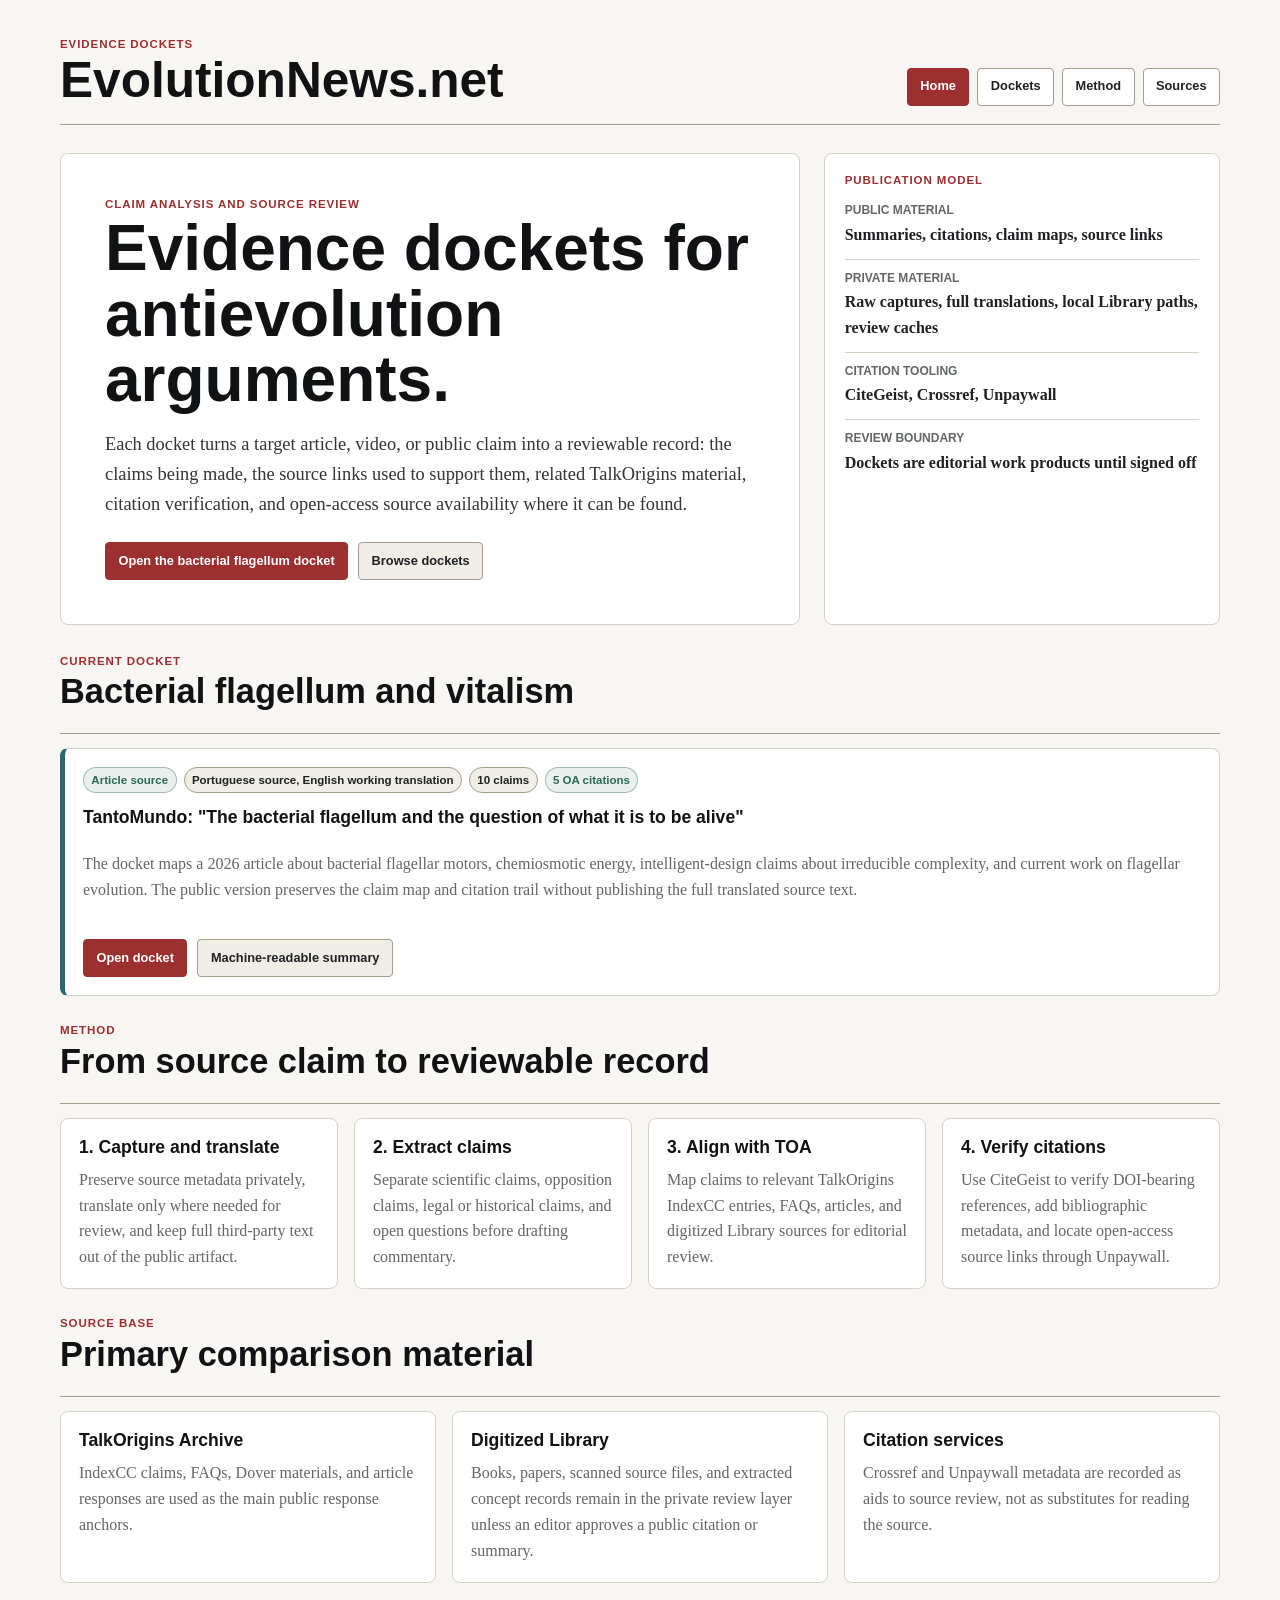
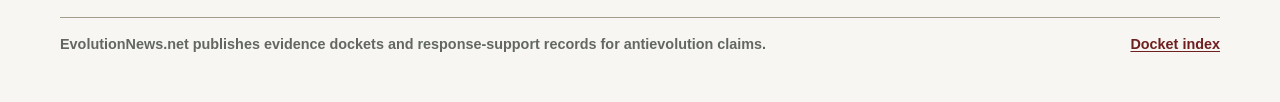
==== index.html @ a75529a8 "Publish EvolutionNews static Pages site" ====
<!DOCTYPE html>
<html lang="en">
<head>
  <meta charset="utf-8">
  <meta name="viewport" content="width=device-width, initial-scale=1">
  <title>EvolutionNews.net - Evidence Dockets</title>
  <meta name="description" content="Evidence dockets for antievolution and science-denial claims: claim maps, source trails, citation checks, and open-access source links.">
  <link rel="stylesheet" href="/assets/theme.css">
</head>
<body>
  <a class="skip-link" href="#main">Skip to content</a>
  <div class="site-shell">
    <header class="site-header">
      <a class="brand" href="/" aria-current="page">
        <span class="brand-kicker">Evidence dockets</span>
        <span class="brand-title">EvolutionNews.net</span>
      </a>
      <nav class="top-nav" aria-label="Primary navigation">
        <a href="/" aria-current="page">Home</a>
        <a href="/dockets/">Dockets</a>
        <a href="#method">Method</a>
        <a href="#sources">Sources</a>
      </nav>
    </header>

    <main id="main">
      <section class="hero">
        <div class="hero-copy">
          <p class="eyebrow">Claim analysis and source review</p>
          <h1>Evidence dockets for antievolution arguments.</h1>
          <p class="lede">Each docket turns a target article, video, or public claim into a reviewable record: the claims being made, the source links used to support them, related TalkOrigins material, citation verification, and open-access source availability where it can be found.</p>
          <div class="button-row">
            <a class="button-link primary" href="/dockets/bacterial-flagellum-vitalism/">Open the bacterial flagellum docket</a>
            <a class="button-link secondary" href="/dockets/">Browse dockets</a>
          </div>
        </div>
        <aside class="dossier" aria-label="Current publication status">
          <p class="eyebrow">Publication model</p>
          <dl>
            <div><dt>Public material</dt><dd>Summaries, citations, claim maps, source links</dd></div>
            <div><dt>Private material</dt><dd>Raw captures, full translations, local Library paths, review caches</dd></div>
            <div><dt>Citation tooling</dt><dd>CiteGeist, Crossref, Unpaywall</dd></div>
            <div><dt>Review boundary</dt><dd>Dockets are editorial work products until signed off</dd></div>
          </dl>
        </aside>
      </section>

      <section class="section">
        <div class="section-header">
          <div>
            <p class="eyebrow">Current docket</p>
            <h2>Bacterial flagellum and vitalism</h2>
          </div>
        </div>
        <article class="case-file">
          <div class="case-meta">
            <span class="badge green">Article source</span>
            <span class="badge">Portuguese source, English working translation</span>
            <span class="badge">10 claims</span>
            <span class="badge green">5 OA citations</span>
          </div>
          <h3>TantoMundo: "The bacterial flagellum and the question of what it is to be alive"</h3>
          <p>The docket maps a 2026 article about bacterial flagellar motors, chemiosmotic energy, intelligent-design claims about irreducible complexity, and current work on flagellar evolution. The public version preserves the claim map and citation trail without publishing the full translated source text.</p>
          <div class="button-row">
            <a class="button-link primary" href="/dockets/bacterial-flagellum-vitalism/">Open docket</a>
            <a class="button-link secondary" href="/dockets/bacterial-flagellum-vitalism/docket-summary.json">Machine-readable summary</a>
          </div>
        </article>
      </section>

      <section class="section" id="method">
        <div class="section-header">
          <div>
            <p class="eyebrow">Method</p>
            <h2>From source claim to reviewable record</h2>
          </div>
        </div>
        <div class="grid">
          <article class="panel">
            <h3>1. Capture and translate</h3>
            <p>Preserve source metadata privately, translate only where needed for review, and keep full third-party text out of the public artifact.</p>
          </article>
          <article class="panel">
            <h3>2. Extract claims</h3>
            <p>Separate scientific claims, opposition claims, legal or historical claims, and open questions before drafting commentary.</p>
          </article>
          <article class="panel">
            <h3>3. Align with TOA</h3>
            <p>Map claims to relevant TalkOrigins IndexCC entries, FAQs, articles, and digitized Library sources for editorial review.</p>
          </article>
          <article class="panel">
            <h3>4. Verify citations</h3>
            <p>Use CiteGeist to verify DOI-bearing references, add bibliographic metadata, and locate open-access source links through Unpaywall.</p>
          </article>
        </div>
      </section>

      <section class="section" id="sources">
        <div class="section-header">
          <div>
            <p class="eyebrow">Source base</p>
            <h2>Primary comparison material</h2>
          </div>
        </div>
        <div class="grid">
          <article class="panel"><h3>TalkOrigins Archive</h3><p>IndexCC claims, FAQs, Dover materials, and article responses are used as the main public response anchors.</p></article>
          <article class="panel"><h3>Digitized Library</h3><p>Books, papers, scanned source files, and extracted concept records remain in the private review layer unless an editor approves a public citation or summary.</p></article>
          <article class="panel"><h3>Citation services</h3><p>Crossref and Unpaywall metadata are recorded as aids to source review, not as substitutes for reading the source.</p></article>
        </div>
      </section>
    </main>

    <footer class="site-footer">
      <p><strong>EvolutionNews.net</strong> publishes evidence dockets and response-support records for antievolution claims.</p>
      <p><a href="/dockets/">Docket index</a></p>
    </footer>
  </div>
</body>
</html>
---- assets/theme.css ----
:root {
  --page: #f7f6f2;
  --surface: #ffffff;
  --surface-soft: #efede6;
  --ink: #202124;
  --ink-strong: #101214;
  --muted: #626762;
  --line: #d7d2c6;
  --line-strong: #a59d8b;
  --accent: #9c2f2f;
  --accent-dark: #6e2020;
  --blue: #2e6473;
  --green: #2d6b53;
  --gold: #a47324;
  --closed: #766b63;
  --max: 1160px;
}

* {
  box-sizing: border-box;
}

html {
  scroll-behavior: smooth;
}

body {
  margin: 0;
  background: var(--page);
  color: var(--ink);
  font: 16px/1.62 Georgia, "Times New Roman", serif;
}

a {
  color: var(--accent-dark);
  text-underline-offset: 0.16em;
}

a:hover {
  color: var(--blue);
}

.skip-link {
  position: absolute;
  left: -999px;
  top: 0;
}

.skip-link:focus {
  left: 1rem;
  top: 1rem;
  z-index: 20;
  background: var(--ink);
  color: #fff;
  padding: 0.65rem 0.8rem;
}

.site-shell {
  width: min(var(--max), calc(100vw - 32px));
  margin: 0 auto;
  padding: 18px 0 48px;
}

.site-header {
  display: grid;
  grid-template-columns: minmax(0, 1fr) auto;
  gap: 20px;
  align-items: end;
  padding: 12px 0 18px;
  border-bottom: 1px solid var(--line-strong);
}

.brand {
  color: var(--ink-strong);
  text-decoration: none;
}

.brand-kicker,
.eyebrow,
.status-label,
.meta-label {
  margin: 0 0 5px;
  color: var(--accent);
  font: 700 0.72rem/1.2 "Helvetica Neue", Arial, sans-serif;
  letter-spacing: 0.08em;
  text-transform: uppercase;
}

.brand-title {
  display: block;
  font: 800 clamp(1.7rem, 4vw, 3.1rem)/1 "Helvetica Neue", Arial, sans-serif;
  letter-spacing: 0;
}

.brand-line {
  max-width: 720px;
  margin: 8px 0 0;
  color: var(--muted);
  font: 600 0.95rem/1.45 "Helvetica Neue", Arial, sans-serif;
}

.top-nav {
  display: flex;
  flex-wrap: wrap;
  gap: 8px;
  justify-content: flex-end;
}

.top-nav a,
.button-link {
  display: inline-flex;
  align-items: center;
  justify-content: center;
  min-height: 38px;
  padding: 0.52rem 0.78rem;
  border: 1px solid var(--line-strong);
  border-radius: 4px;
  background: var(--surface);
  color: var(--ink);
  font: 700 0.8rem/1.1 "Helvetica Neue", Arial, sans-serif;
  text-decoration: none;
}

.button-link.primary,
.top-nav a[aria-current="page"] {
  border-color: var(--accent);
  background: var(--accent);
  color: #fff;
}

.button-link.secondary {
  background: var(--surface-soft);
}

.hero {
  display: grid;
  grid-template-columns: minmax(0, 1.4fr) minmax(280px, 0.75fr);
  gap: 24px;
  align-items: stretch;
  margin: 28px 0 30px;
}

.hero-copy,
.dossier,
.panel,
.case-file,
.response-article,
.source-quote,
.audit-box,
.claim-card,
.citation-table-wrap,
.notice {
  background: var(--surface);
  border: 1px solid var(--line);
  border-radius: 8px;
}

.hero-copy {
  padding: clamp(24px, 4vw, 44px);
}

h1,
h2,
h3,
h4 {
  font-family: "Helvetica Neue", Arial, sans-serif;
  letter-spacing: 0;
  color: var(--ink-strong);
}

h1 {
  max-width: 900px;
  margin: 0;
  font-size: clamp(2.15rem, 5vw, 4.4rem);
  line-height: 1.02;
}

h2 {
  margin: 0 0 12px;
  font-size: clamp(1.45rem, 3vw, 2.15rem);
  line-height: 1.1;
}

h3 {
  margin: 0 0 8px;
  font-size: 1.1rem;
  line-height: 1.25;
}

h4 {
  margin: 14px 0 6px;
  font-size: 0.95rem;
}

.lede {
  max-width: 790px;
  margin: 18px 0 0;
  color: #333631;
  font-size: 1.15rem;
}

.button-row {
  display: flex;
  flex-wrap: wrap;
  gap: 10px;
  margin-top: 22px;
}

.dossier {
  padding: 20px;
}

.dossier dl {
  margin: 0;
}

.dossier div,
.stat-strip div {
  padding: 11px 0;
  border-bottom: 1px solid var(--line);
}

.dossier div:last-child,
.stat-strip div:last-child {
  border-bottom: 0;
}

dt {
  color: var(--muted);
  font: 700 0.75rem/1.2 "Helvetica Neue", Arial, sans-serif;
  text-transform: uppercase;
}

dd {
  margin: 4px 0 0;
  font-weight: 700;
}

.section {
  margin: 28px 0;
}

.section-header {
  display: flex;
  align-items: end;
  justify-content: space-between;
  gap: 16px;
  margin: 0 0 14px;
  padding-bottom: 10px;
  border-bottom: 1px solid var(--line-strong);
}

.grid {
  display: grid;
  grid-template-columns: repeat(auto-fit, minmax(240px, 1fr));
  gap: 16px;
}

.panel,
.case-file,
.audit-box,
.claim-card,
.notice {
  padding: 18px;
}

.panel p,
.case-file p,
.audit-box p,
.notice p {
  margin: 0;
  color: var(--muted);
}

.case-file {
  display: grid;
  gap: 14px;
  border-left: 5px solid var(--blue);
}

.case-meta,
.badge-row {
  display: flex;
  flex-wrap: wrap;
  gap: 7px;
}

.badge,
.oa-badge {
  display: inline-flex;
  align-items: center;
  min-height: 26px;
  padding: 0.22rem 0.46rem;
  border: 1px solid var(--line-strong);
  border-radius: 999px;
  background: var(--surface-soft);
  color: var(--ink);
  font: 700 0.72rem/1.1 "Helvetica Neue", Arial, sans-serif;
}

.badge.green,
.oa-gold,
.oa-hybrid,
.oa-green {
  border-color: rgba(45, 107, 83, 0.4);
  background: rgba(45, 107, 83, 0.11);
  color: var(--green);
}

.badge.red {
  border-color: rgba(156, 47, 47, 0.38);
  background: rgba(156, 47, 47, 0.09);
  color: var(--accent-dark);
}

.oa-closed {
  color: var(--closed);
}

.article-layout {
  display: grid;
  grid-template-columns: minmax(0, 1fr) minmax(260px, 330px);
  gap: 22px;
  align-items: start;
}

.response-article {
  padding: clamp(20px, 3.5vw, 38px);
}

.response-article h2 {
  margin-top: 34px;
  padding-top: 18px;
  border-top: 1px solid var(--line);
}

.response-article h2:first-child {
  margin-top: 0;
  padding-top: 0;
  border-top: 0;
}

.source-quote {
  margin: 18px 0;
  padding: 16px;
  border-left: 5px solid var(--gold);
}

.source-quote blockquote {
  margin: 0;
  font-size: 1.03rem;
}

.source-quote footer {
  margin-top: 10px;
  color: var(--muted);
  font: 700 0.84rem/1.35 "Helvetica Neue", Arial, sans-serif;
}

.fisk-point,
.claim-card {
  margin: 16px 0;
  padding: 16px;
  border: 1px solid var(--line);
  border-radius: 7px;
  background: #fffdf8;
}

.claim-card {
  background: var(--surface);
}

.claim-card p {
  margin: 0.35rem 0 0;
}

.claim-card ul {
  margin: 8px 0 0;
  padding-left: 1.2rem;
}

.fisk-point h3 {
  display: flex;
  gap: 8px;
  align-items: baseline;
}

.point-number,
.claim-id {
  color: var(--accent);
  font: 700 0.78rem/1.2 "Helvetica Neue", Arial, sans-serif;
}

.sidebar {
  position: sticky;
  top: 18px;
  display: grid;
  gap: 14px;
}

.audit-box ul,
.plain-list {
  margin: 10px 0 0;
  padding-left: 1.2rem;
}

.audit-box li + li,
.plain-list li + li {
  margin-top: 0.55rem;
}

.status-strip,
.metrics {
  display: grid;
  grid-template-columns: repeat(auto-fit, minmax(165px, 1fr));
  gap: 10px;
  margin: 20px 0;
}

.status-strip div,
.metrics div {
  padding: 13px;
  border: 1px solid var(--line);
  border-radius: 7px;
  background: var(--surface-soft);
}

.metrics strong {
  display: block;
  font: 800 1.5rem/1.1 "Helvetica Neue", Arial, sans-serif;
}

.citation-table-wrap {
  overflow-x: auto;
}

.citation-table {
  width: 100%;
  min-width: 760px;
  border-collapse: collapse;
  font-size: 0.94rem;
}

.citation-table th,
.citation-table td {
  padding: 0.72rem;
  border-bottom: 1px solid var(--line);
  text-align: left;
  vertical-align: top;
}

.citation-table th {
  color: var(--muted);
  font: 700 0.75rem/1.2 "Helvetica Neue", Arial, sans-serif;
  text-transform: uppercase;
}

.site-footer {
  display: flex;
  flex-wrap: wrap;
  justify-content: space-between;
  gap: 14px;
  margin-top: 34px;
  padding-top: 16px;
  border-top: 1px solid var(--line-strong);
  color: var(--muted);
  font: 700 0.9rem/1.45 "Helvetica Neue", Arial, sans-serif;
}

.site-footer p {
  margin: 0;
}

@media (max-width: 820px) {
  .site-header,
  .hero,
  .article-layout {
    grid-template-columns: 1fr;
  }

  .top-nav {
    justify-content: flex-start;
  }

  .sidebar {
    position: static;
  }
}

@media (max-width: 560px) {
  .site-shell {
    width: min(100% - 20px, var(--max));
  }

  .top-nav a,
  .button-link {
    width: 100%;
  }
}
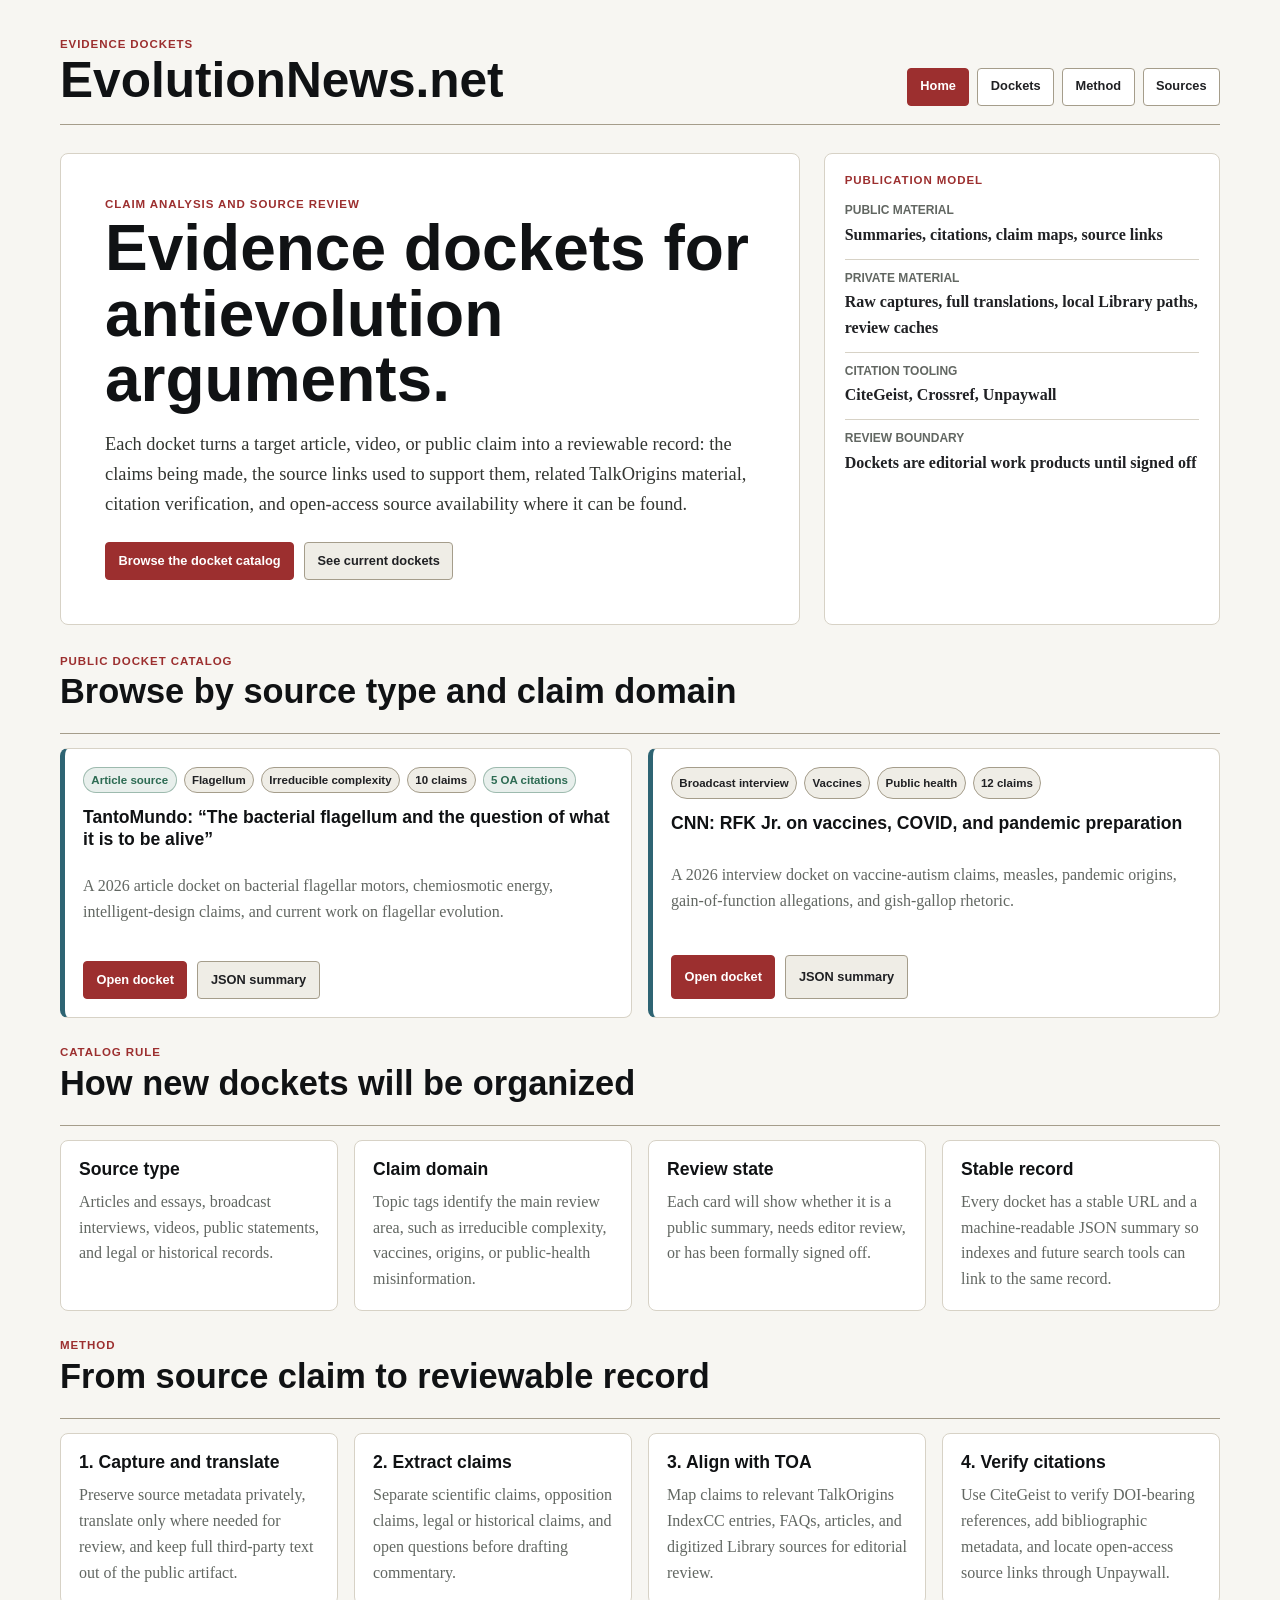
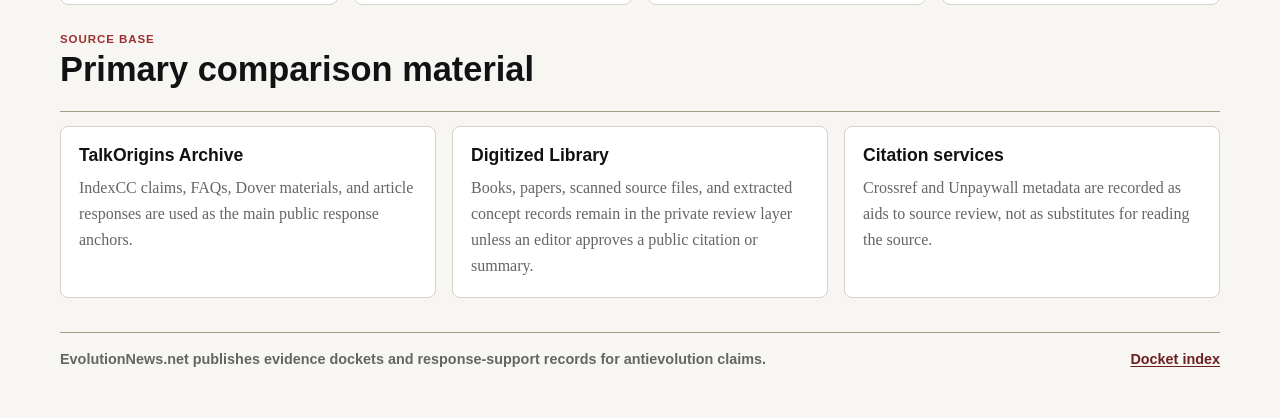
==== commit 6e4829bc: "Organize and link evidence dockets" ====
--- a/index.html
+++ b/index.html
@@ -30,8 +30,8 @@
           <h1>Evidence dockets for antievolution arguments.</h1>
           <p class="lede">Each docket turns a target article, video, or public claim into a reviewable record: the claims being made, the source links used to support them, related TalkOrigins material, citation verification, and open-access source availability where it can be found.</p>
           <div class="button-row">
-            <a class="button-link primary" href="/dockets/bacterial-flagellum-vitalism/">Open the bacterial flagellum docket</a>
-            <a class="button-link secondary" href="/dockets/">Browse dockets</a>
+            <a class="button-link primary" href="/dockets/">Browse the docket catalog</a>
+            <a class="button-link secondary" href="#catalog">See current dockets</a>
           </div>
         </div>
         <aside class="dossier" aria-label="Current publication status">
@@ -45,27 +45,59 @@
         </aside>
       </section>
 
+      <section class="section" id="catalog">
+        <div class="section-header">
+          <div>
+            <p class="eyebrow">Public docket catalog</p>
+            <h2>Browse by source type and claim domain</h2>
+          </div>
+        </div>
+        <div class="grid">
+        <article class="case-file">
+          <div class="case-meta">
+            <span class="badge green">Article source</span>
+            <span class="badge">Flagellum</span>
+            <span class="badge">Irreducible complexity</span>
+            <span class="badge">10 claims</span>
+            <span class="badge green">5 OA citations</span>
+          </div>
+          <h3>TantoMundo: “The bacterial flagellum and the question of what it is to be alive”</h3>
+          <p>A 2026 article docket on bacterial flagellar motors, chemiosmotic energy, intelligent-design claims, and current work on flagellar evolution.</p>
+          <div class="button-row">
+            <a class="button-link primary" href="/dockets/bacterial-flagellum-vitalism/">Open docket</a>
+            <a class="button-link secondary" href="/dockets/bacterial-flagellum-vitalism/docket-summary.json">JSON summary</a>
+          </div>
+        </article>
+        <article class="case-file">
+          <div class="case-meta">
+            <span class="badge">Broadcast interview</span>
+            <span class="badge">Vaccines</span>
+            <span class="badge">Public health</span>
+            <span class="badge">12 claims</span>
+          </div>
+          <h3>CNN: RFK Jr. on vaccines, COVID, and pandemic preparation</h3>
+          <p>A 2026 interview docket on vaccine-autism claims, measles, pandemic origins, gain-of-function allegations, and gish-gallop rhetoric.</p>
+          <div class="button-row">
+            <a class="button-link primary" href="/dockets/rfk-jr-cnn-vaccine-gish-gallop/">Open docket</a>
+            <a class="button-link secondary" href="/dockets/rfk-jr-cnn-vaccine-gish-gallop/docket-summary.json">JSON summary</a>
+          </div>
+        </article>
+        </div>
+      </section>
+
       <section class="section">
         <div class="section-header">
           <div>
-            <p class="eyebrow">Current docket</p>
-            <h2>Bacterial flagellum and vitalism</h2>
+            <p class="eyebrow">Catalog rule</p>
+            <h2>How new dockets will be organized</h2>
           </div>
         </div>
-        <article class="case-file">
-          <div class="case-meta">
-            <span class="badge green">Article source</span>
-            <span class="badge">Portuguese source, English working translation</span>
-            <span class="badge">10 claims</span>
-            <span class="badge green">5 OA citations</span>
-          </div>
-          <h3>TantoMundo: "The bacterial flagellum and the question of what it is to be alive"</h3>
-          <p>The docket maps a 2026 article about bacterial flagellar motors, chemiosmotic energy, intelligent-design claims about irreducible complexity, and current work on flagellar evolution. The public version preserves the claim map and citation trail without publishing the full translated source text.</p>
-          <div class="button-row">
-            <a class="button-link primary" href="/dockets/bacterial-flagellum-vitalism/">Open docket</a>
-            <a class="button-link secondary" href="/dockets/bacterial-flagellum-vitalism/docket-summary.json">Machine-readable summary</a>
-          </div>
-        </article>
+        <div class="grid">
+          <article class="panel"><h3>Source type</h3><p>Articles and essays, broadcast interviews, videos, public statements, and legal or historical records.</p></article>
+          <article class="panel"><h3>Claim domain</h3><p>Topic tags identify the main review area, such as irreducible complexity, vaccines, origins, or public-health misinformation.</p></article>
+          <article class="panel"><h3>Review state</h3><p>Each card will show whether it is a public summary, needs editor review, or has been formally signed off.</p></article>
+          <article class="panel"><h3>Stable record</h3><p>Every docket has a stable URL and a machine-readable JSON summary so indexes and future search tools can link to the same record.</p></article>
+        </div>
       </section>
 
       <section class="section" id="method">
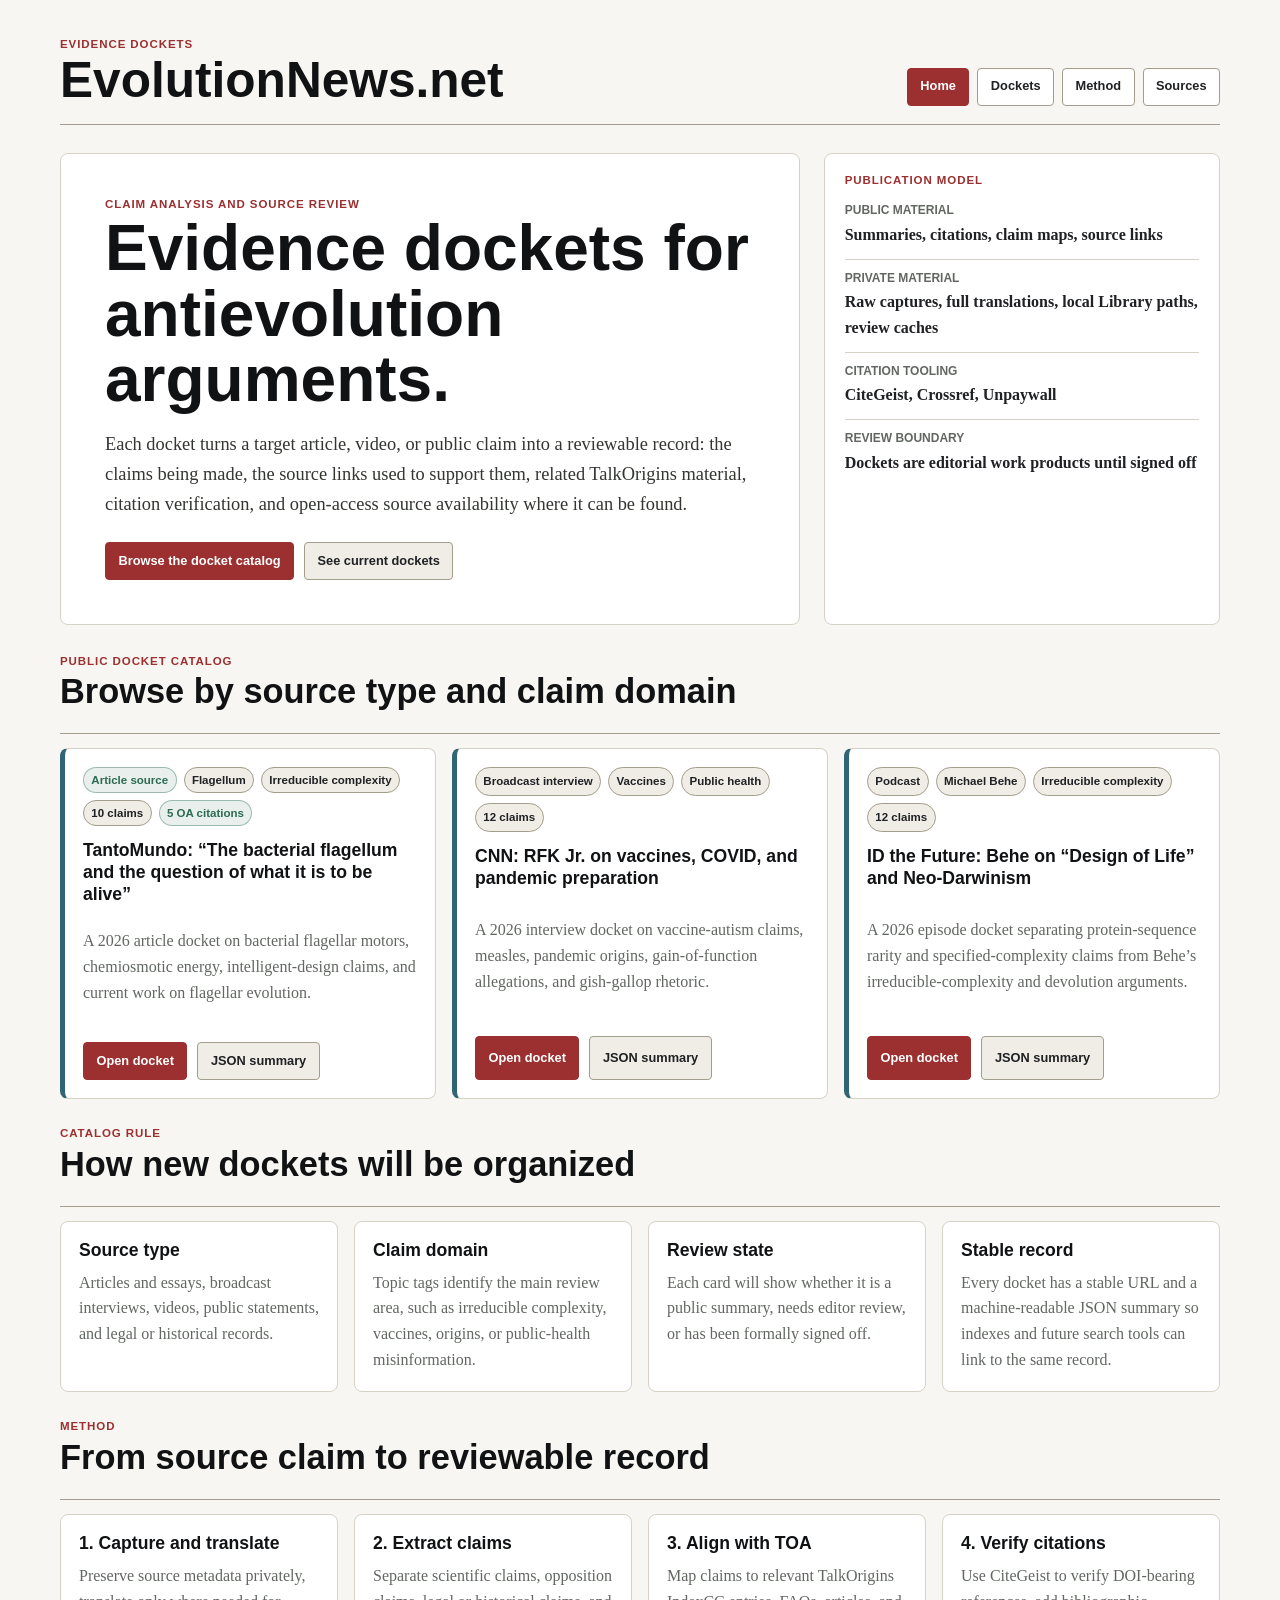
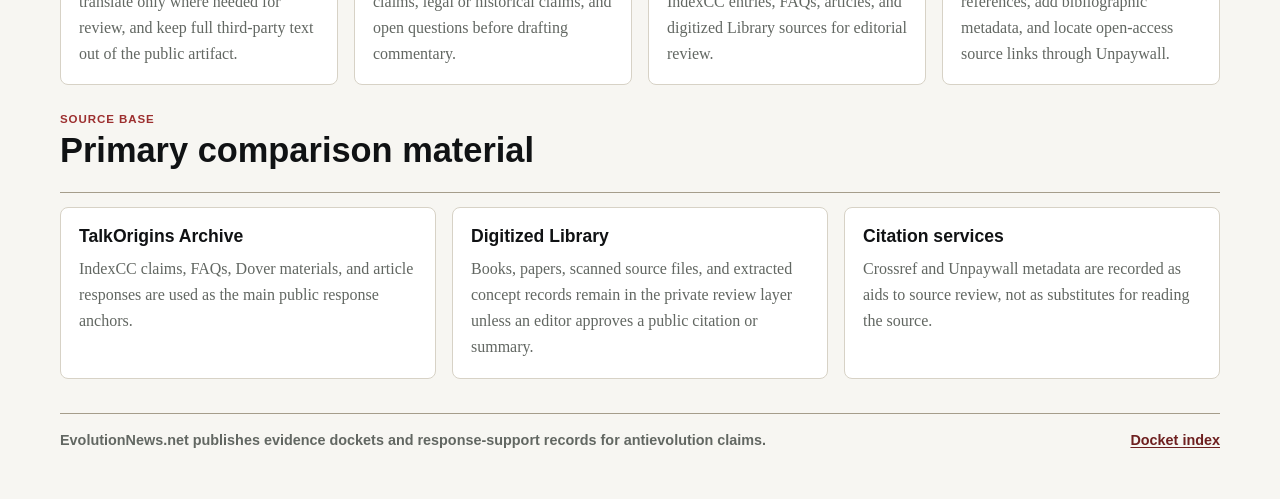
==== commit 96ada5d7: "Link Behe docket from home catalog" ====
--- a/index.html
+++ b/index.html
@@ -82,6 +82,20 @@
             <a class="button-link secondary" href="/dockets/rfk-jr-cnn-vaccine-gish-gallop/docket-summary.json">JSON summary</a>
           </div>
         </article>
+        <article class="case-file">
+          <div class="case-meta">
+            <span class="badge">Podcast</span>
+            <span class="badge">Michael Behe</span>
+            <span class="badge">Irreducible complexity</span>
+            <span class="badge">12 claims</span>
+          </div>
+          <h3>ID the Future: Behe on “Design of Life” and Neo-Darwinism</h3>
+          <p>A 2026 episode docket separating protein-sequence rarity and specified-complexity claims from Behe’s irreducible-complexity and devolution arguments.</p>
+          <div class="button-row">
+            <a class="button-link primary" href="/dockets/behe-design-of-life/">Open docket</a>
+            <a class="button-link secondary" href="/dockets/behe-design-of-life/docket-summary.json">JSON summary</a>
+          </div>
+        </article>
         </div>
       </section>
 
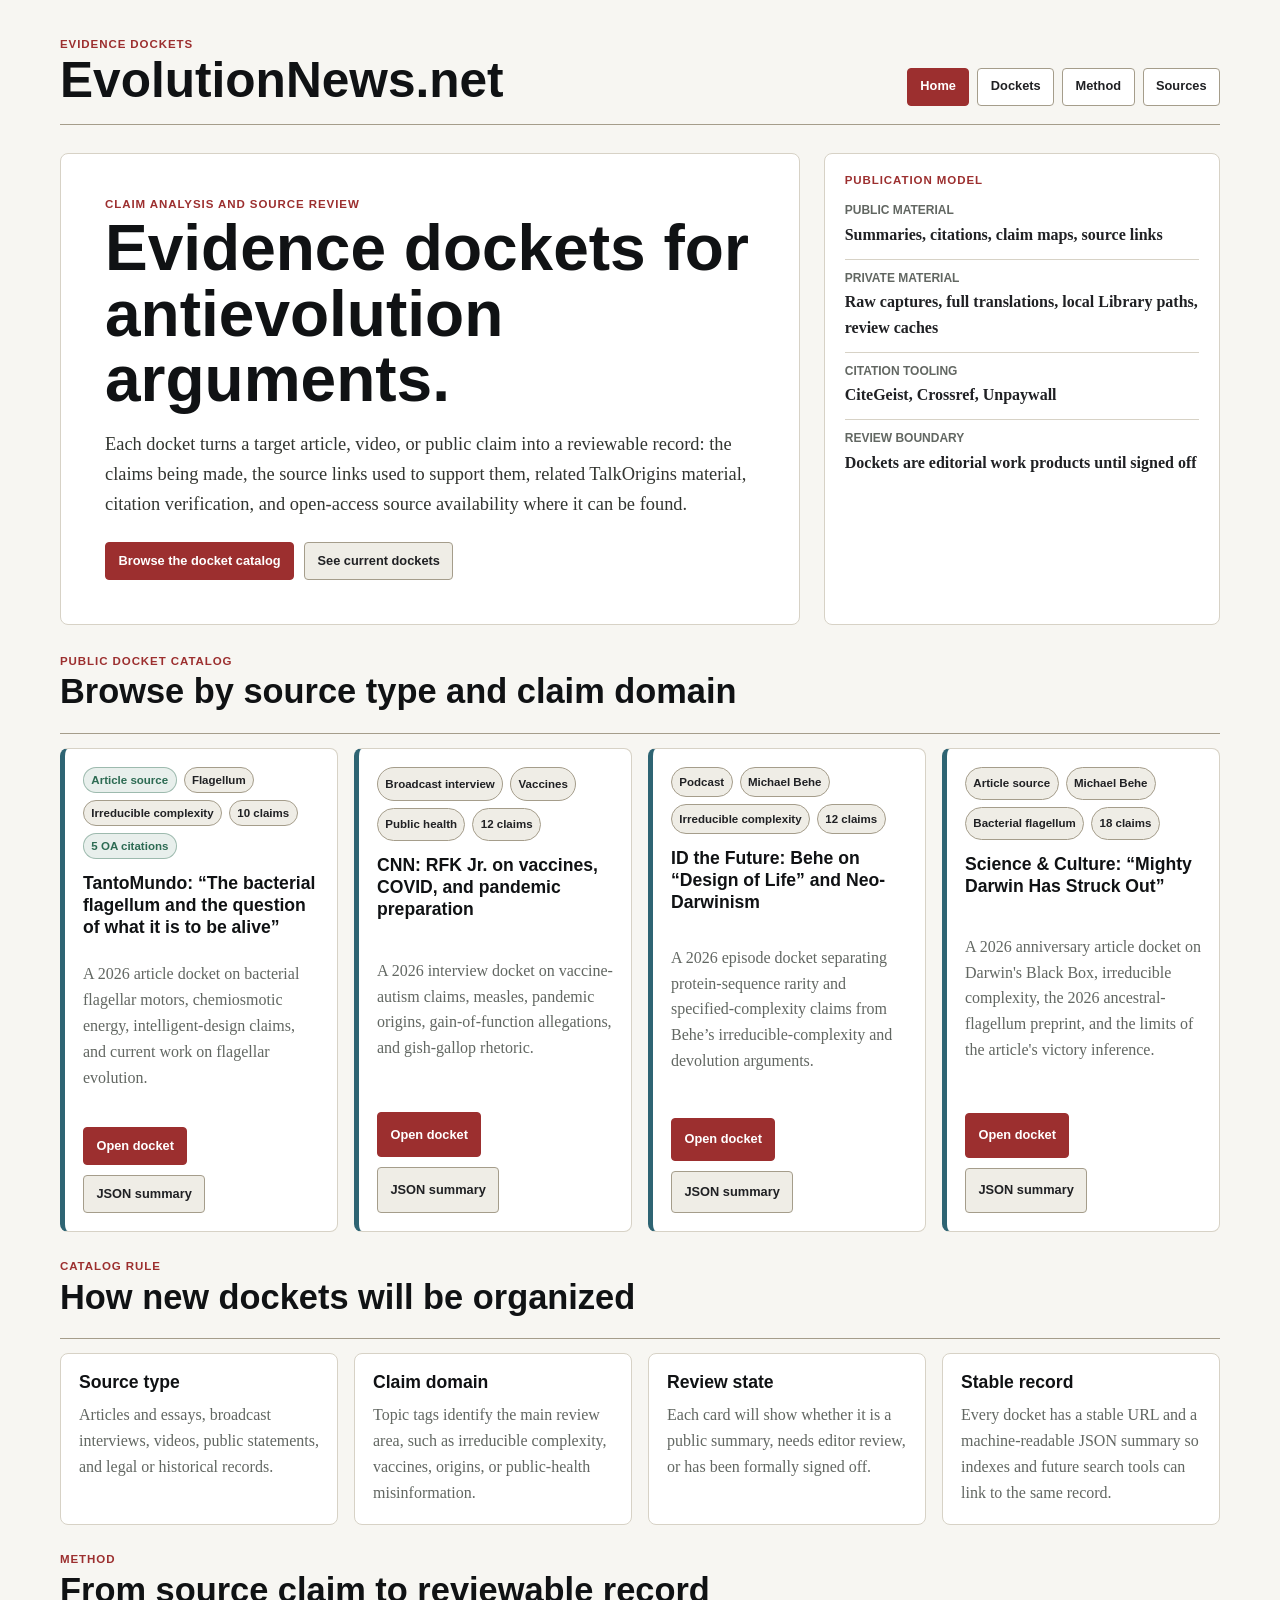
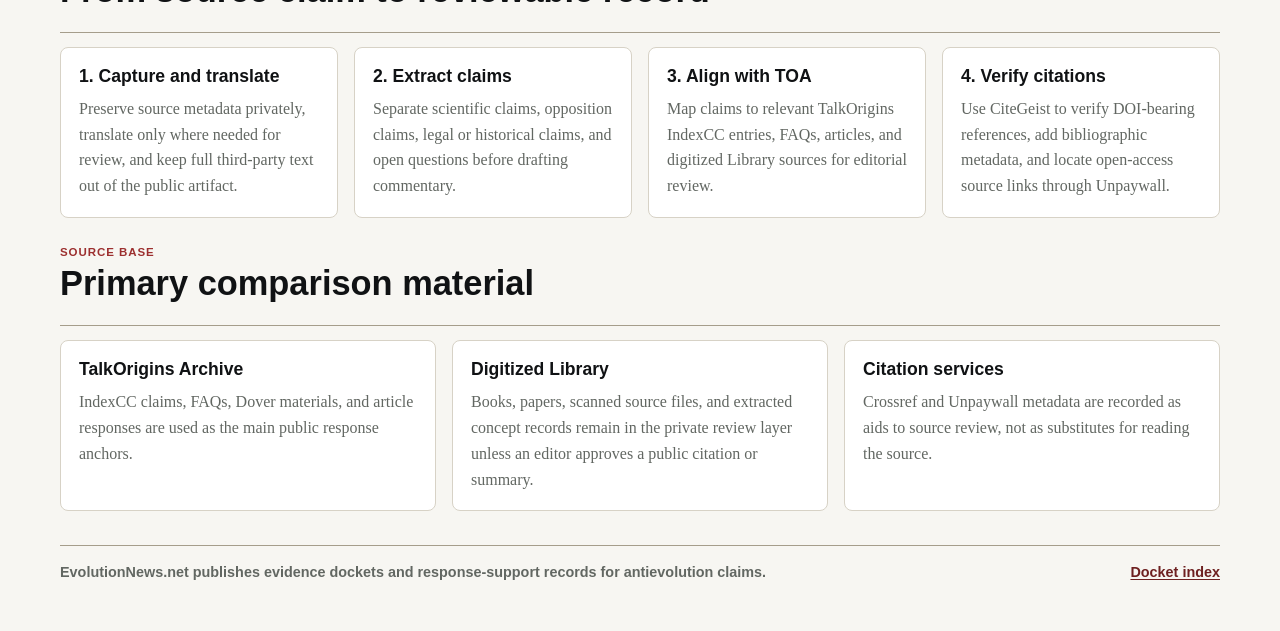
==== commit d38802a1: "Publish Darwin's Black Box evidence dockets" ====
--- a/index.html
+++ b/index.html
@@ -96,6 +96,20 @@
             <a class="button-link secondary" href="/dockets/behe-design-of-life/docket-summary.json">JSON summary</a>
           </div>
         </article>
+        <article class="case-file">
+          <div class="case-meta">
+            <span class="badge">Article source</span>
+            <span class="badge">Michael Behe</span>
+            <span class="badge">Bacterial flagellum</span>
+            <span class="badge">18 claims</span>
+          </div>
+          <h3>Science &amp; Culture: “Mighty Darwin Has Struck Out”</h3>
+          <p>A 2026 anniversary article docket on Darwin's Black Box, irreducible complexity, the 2026 ancestral-flagellum preprint, and the limits of the article's victory inference.</p>
+          <div class="button-row">
+            <a class="button-link primary" href="/dockets/darwins-black-box-30/">Open docket</a>
+            <a class="button-link secondary" href="/dockets/darwins-black-box-30/docket-summary.json">JSON summary</a>
+          </div>
+        </article>
         </div>
       </section>
 
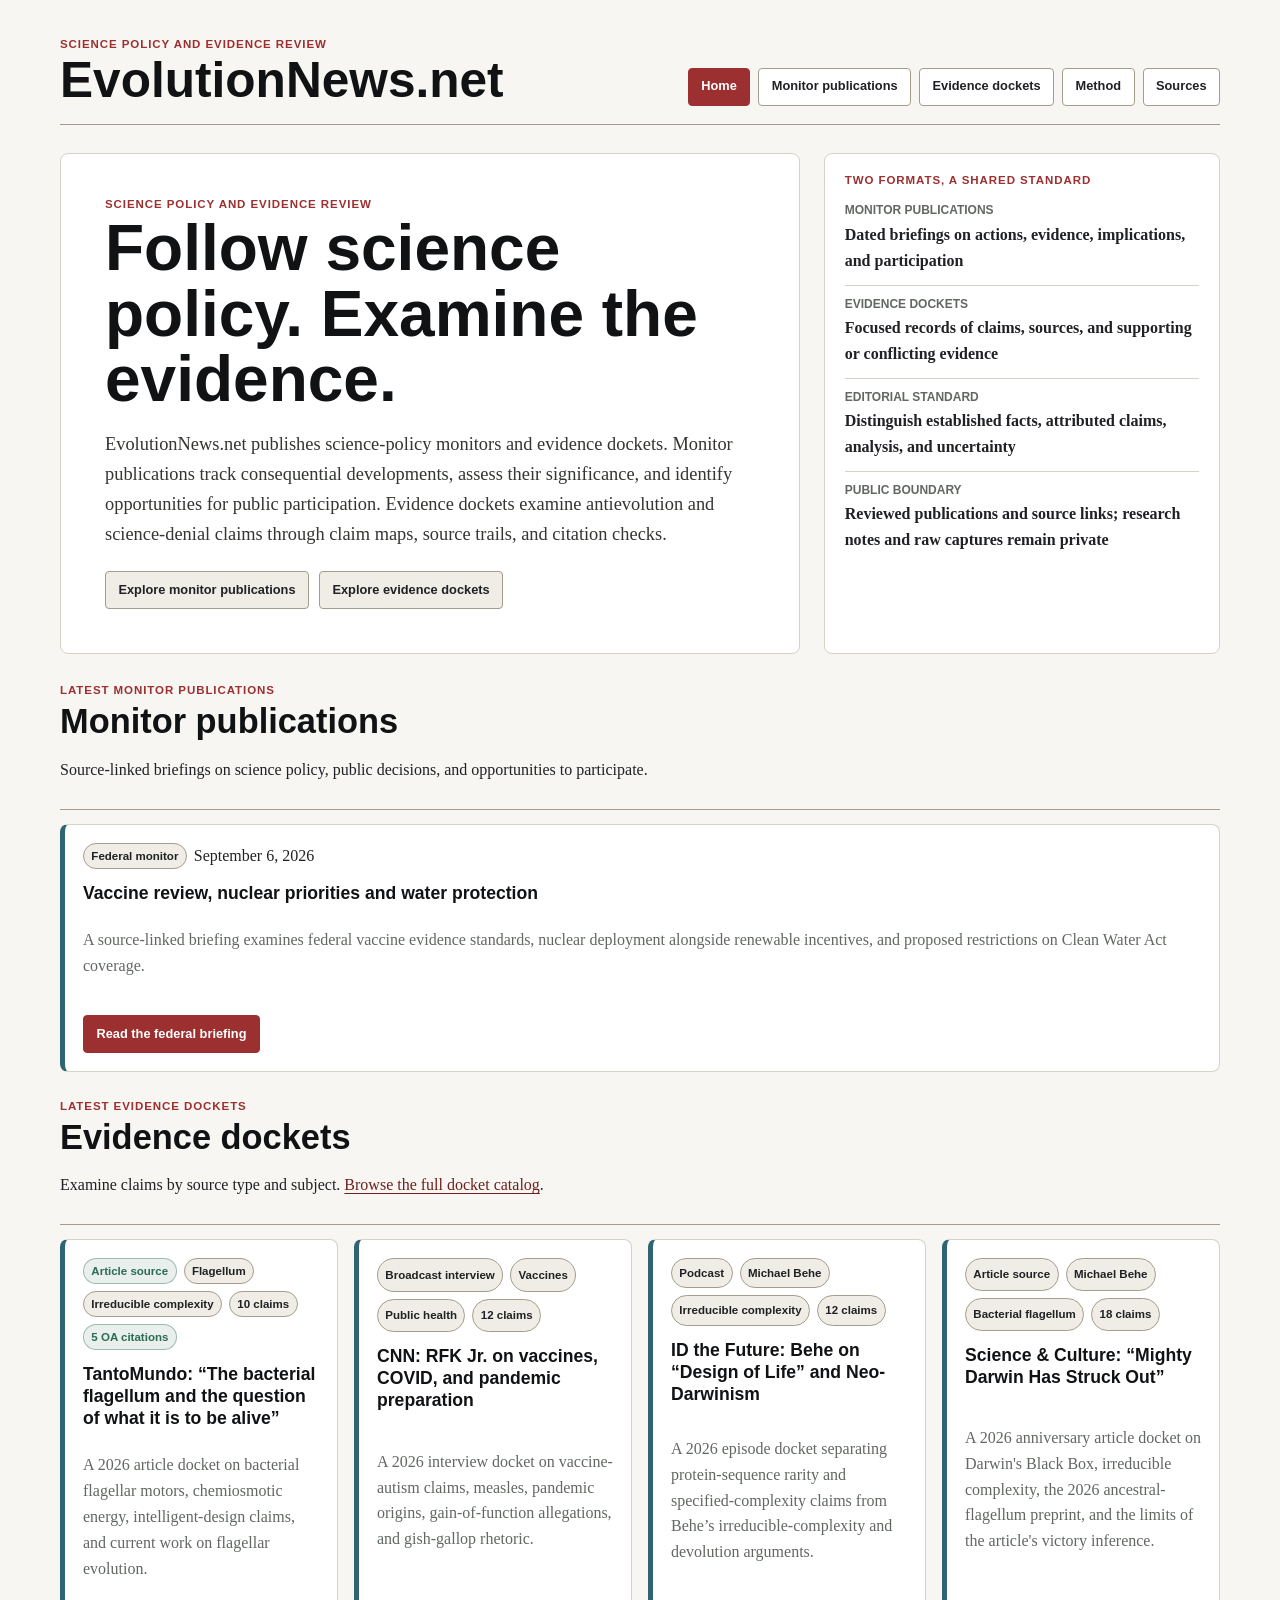
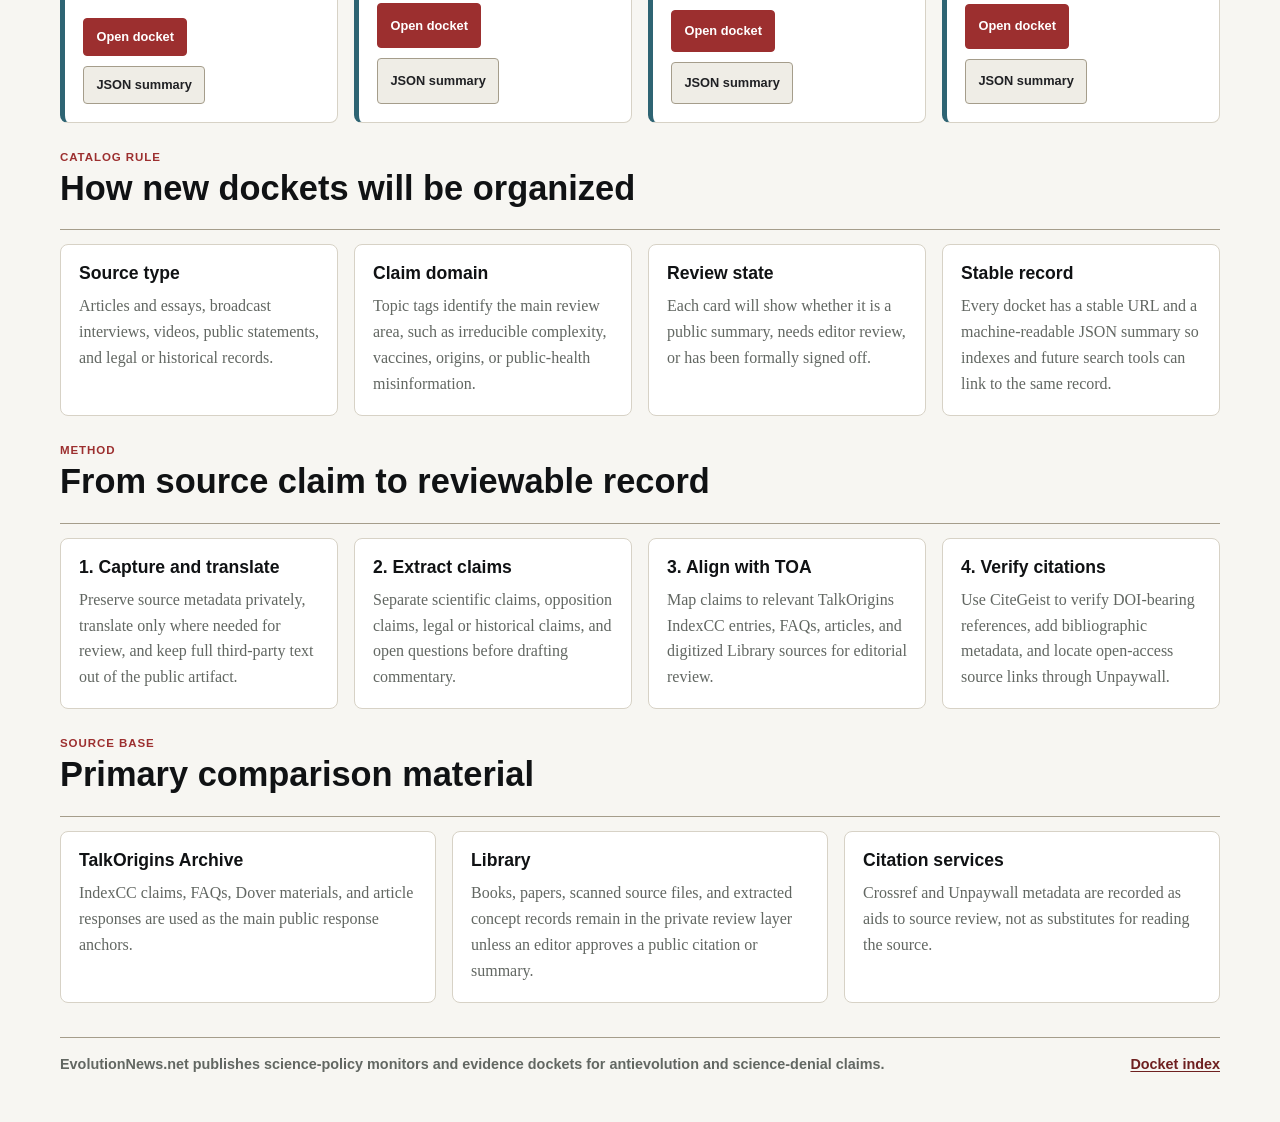
==== commit e6b2371b: "Publish September 6 federal monitor and homepage publication tiers" ====
--- a/index.html
+++ b/index.html
@@ -3,8 +3,8 @@
 <head>
   <meta charset="utf-8">
   <meta name="viewport" content="width=device-width, initial-scale=1">
-  <title>EvolutionNews.net - Evidence Dockets</title>
-  <meta name="description" content="Evidence dockets for antievolution and science-denial claims: claim maps, source trails, citation checks, and open-access source links.">
+  <title>EvolutionNews.net - Monitor Publications and Evidence Dockets</title>
+  <meta name="description" content="Science-policy monitor publications and evidence dockets: reviewed developments, claim analysis, source trails, and citations.">
   <link rel="stylesheet" href="/assets/theme.css">
 </head>
 <body>
@@ -12,44 +12,64 @@
   <div class="site-shell">
     <header class="site-header">
       <a class="brand" href="/" aria-current="page">
-        <span class="brand-kicker">Evidence dockets</span>
+        <span class="brand-kicker">Science policy and evidence review</span>
         <span class="brand-title">EvolutionNews.net</span>
       </a>
       <nav class="top-nav" aria-label="Primary navigation">
         <a href="/" aria-current="page">Home</a>
-        <a href="/dockets/">Dockets</a>
+        <a href="#monitors">Monitor publications</a>
+        <a href="#catalog">Evidence dockets</a>
         <a href="#method">Method</a>
         <a href="#sources">Sources</a>
       </nav>
     </header>
 
     <main id="main">
-      <section class="hero">
+      <section class="hero" aria-labelledby="site-purpose-title">
         <div class="hero-copy">
-          <p class="eyebrow">Claim analysis and source review</p>
-          <h1>Evidence dockets for antievolution arguments.</h1>
-          <p class="lede">Each docket turns a target article, video, or public claim into a reviewable record: the claims being made, the source links used to support them, related TalkOrigins material, citation verification, and open-access source availability where it can be found.</p>
+          <p class="eyebrow">Science policy and evidence review</p>
+          <h1 id="site-purpose-title">Follow science policy. Examine the evidence.</h1>
+          <p class="lede">EvolutionNews.net publishes science-policy monitors and evidence dockets. Monitor publications track consequential developments, assess their significance, and identify opportunities for public participation. Evidence dockets examine antievolution and science-denial claims through claim maps, source trails, and citation checks.</p>
           <div class="button-row">
-            <a class="button-link primary" href="/dockets/">Browse the docket catalog</a>
-            <a class="button-link secondary" href="#catalog">See current dockets</a>
+            <a class="button-link secondary" href="#monitors">Explore monitor publications</a>
+            <a class="button-link secondary" href="#catalog">Explore evidence dockets</a>
           </div>
         </div>
-        <aside class="dossier" aria-label="Current publication status">
-          <p class="eyebrow">Publication model</p>
+        <aside class="dossier" aria-label="Our publication approach">
+          <p class="eyebrow">Two formats, a shared standard</p>
           <dl>
-            <div><dt>Public material</dt><dd>Summaries, citations, claim maps, source links</dd></div>
-            <div><dt>Private material</dt><dd>Raw captures, full translations, local Library paths, review caches</dd></div>
-            <div><dt>Citation tooling</dt><dd>CiteGeist, Crossref, Unpaywall</dd></div>
-            <div><dt>Review boundary</dt><dd>Dockets are editorial work products until signed off</dd></div>
+            <div><dt>Monitor publications</dt><dd>Dated briefings on actions, evidence, implications, and participation</dd></div>
+            <div><dt>Evidence dockets</dt><dd>Focused records of claims, sources, and supporting or conflicting evidence</dd></div>
+            <div><dt>Editorial standard</dt><dd>Distinguish established facts, attributed claims, analysis, and uncertainty</dd></div>
+            <div><dt>Public boundary</dt><dd>Reviewed publications and source links; research notes and raw captures remain private</dd></div>
           </dl>
         </aside>
       </section>
 
-      <section class="section" id="catalog">
+      <div class="section" id="monitors" role="region" aria-labelledby="monitor-publications-title">
         <div class="section-header">
           <div>
-            <p class="eyebrow">Public docket catalog</p>
-            <h2>Browse by source type and claim domain</h2>
+            <p class="eyebrow">Latest monitor publications</p>
+            <h2 id="monitor-publications-title">Monitor publications</h2>
+            <p>Source-linked briefings on science policy, public decisions, and opportunities to participate.</p>
+          </div>
+        </div>
+        <div class="grid">
+        <article class="case-file">
+          <div class="case-meta"><span class="badge">Federal monitor</span><time datetime="2026-09-06">September 6, 2026</time></div>
+          <h3>Vaccine review, nuclear priorities and water protection</h3>
+          <p>A source-linked briefing examines federal vaccine evidence standards, nuclear deployment alongside renewable incentives, and proposed restrictions on Clean Water Act coverage.</p>
+          <div class="button-row"><a class="button-link primary" href="/briefings/federal/2026-09-06/">Read the federal briefing</a></div>
+        </article>
+        </div>
+      </div>
+
+      <div class="section" id="catalog" role="region" aria-labelledby="evidence-dockets-title">
+        <div class="section-header">
+          <div>
+            <p class="eyebrow">Latest evidence dockets</p>
+            <h2 id="evidence-dockets-title">Evidence dockets</h2>
+            <p>Examine claims by source type and subject. <a href="/dockets/">Browse the full docket catalog</a>.</p>
           </div>
         </div>
         <div class="grid">
@@ -111,7 +131,7 @@
           </div>
         </article>
         </div>
-      </section>
+      </div>
 
       <section class="section">
         <div class="section-header">
@@ -164,14 +184,14 @@
         </div>
         <div class="grid">
           <article class="panel"><h3>TalkOrigins Archive</h3><p>IndexCC claims, FAQs, Dover materials, and article responses are used as the main public response anchors.</p></article>
-          <article class="panel"><h3>Digitized Library</h3><p>Books, papers, scanned source files, and extracted concept records remain in the private review layer unless an editor approves a public citation or summary.</p></article>
+          <article class="panel"><h3>Library</h3><p>Books, papers, scanned source files, and extracted concept records remain in the private review layer unless an editor approves a public citation or summary.</p></article>
           <article class="panel"><h3>Citation services</h3><p>Crossref and Unpaywall metadata are recorded as aids to source review, not as substitutes for reading the source.</p></article>
         </div>
       </section>
     </main>
 
     <footer class="site-footer">
-      <p><strong>EvolutionNews.net</strong> publishes evidence dockets and response-support records for antievolution claims.</p>
+      <p><strong>EvolutionNews.net</strong> publishes science-policy monitors and evidence dockets for antievolution and science-denial claims.</p>
       <p><a href="/dockets/">Docket index</a></p>
     </footer>
   </div>
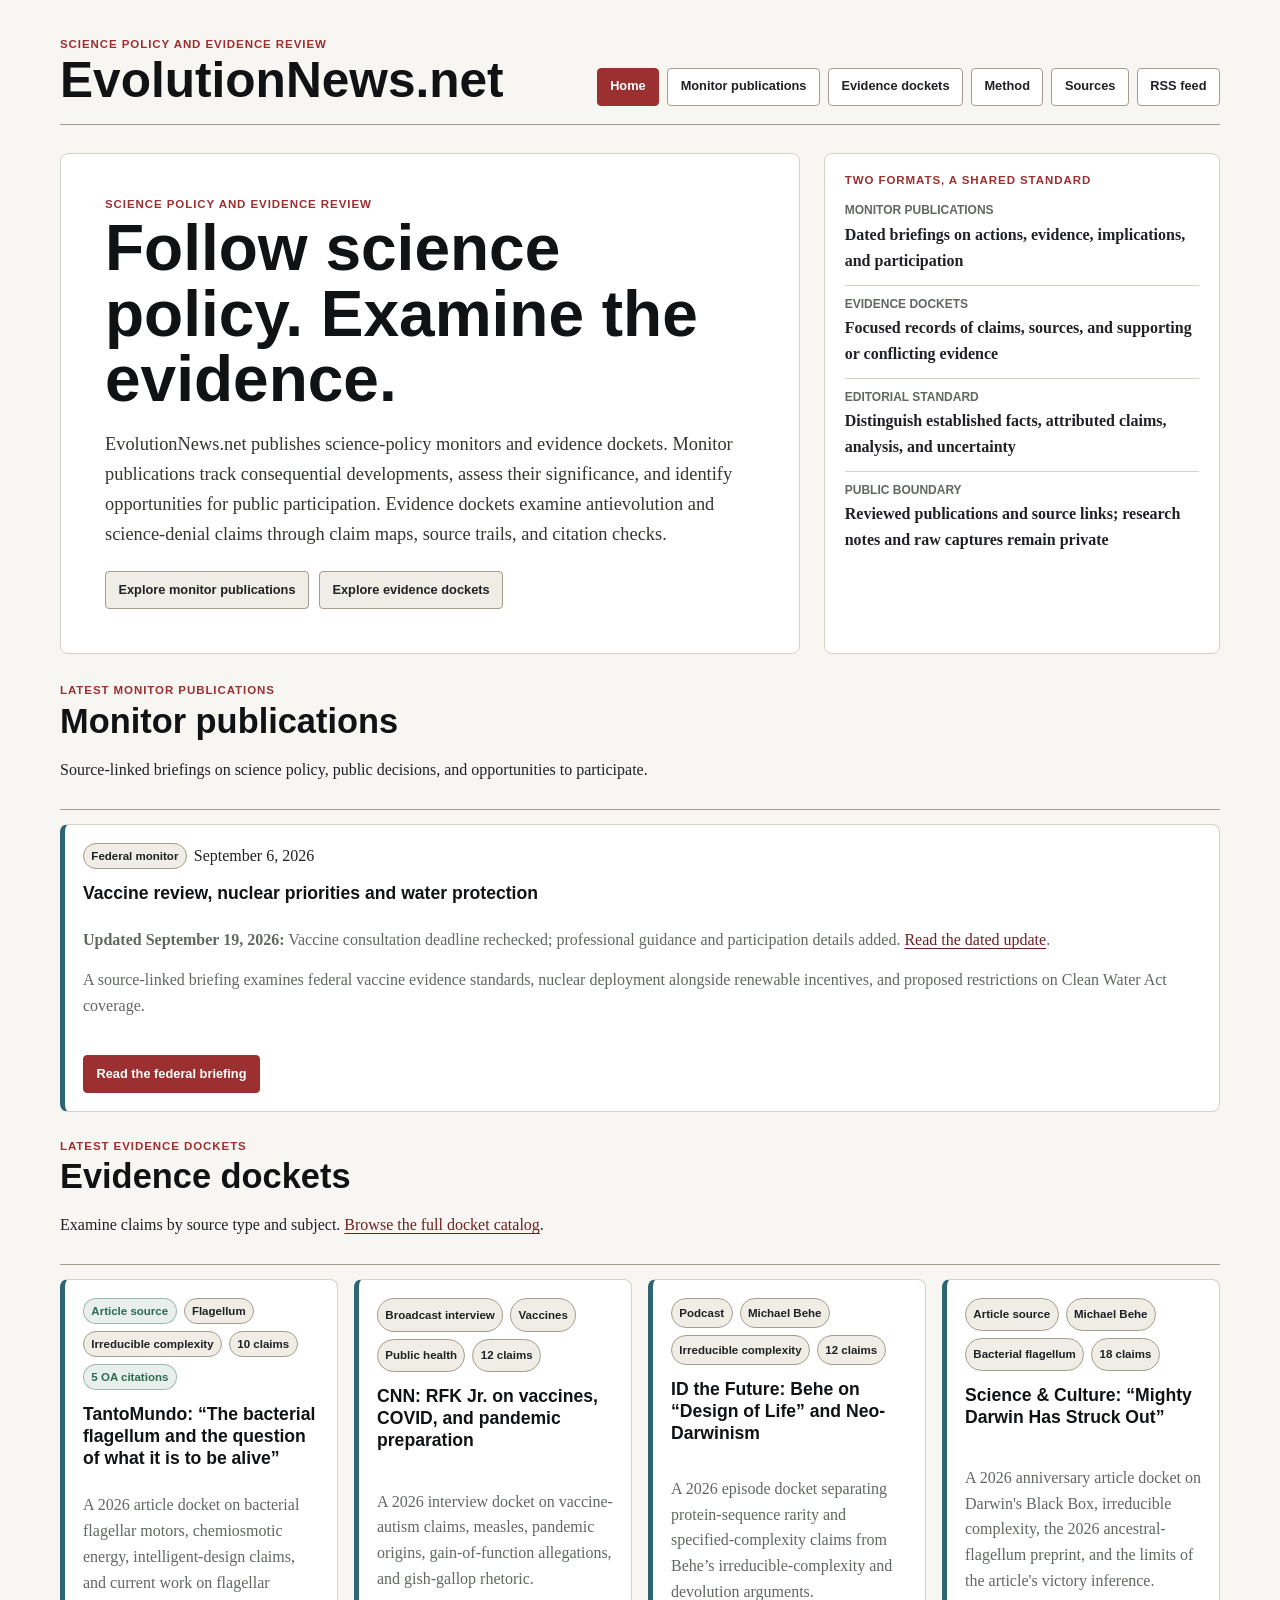
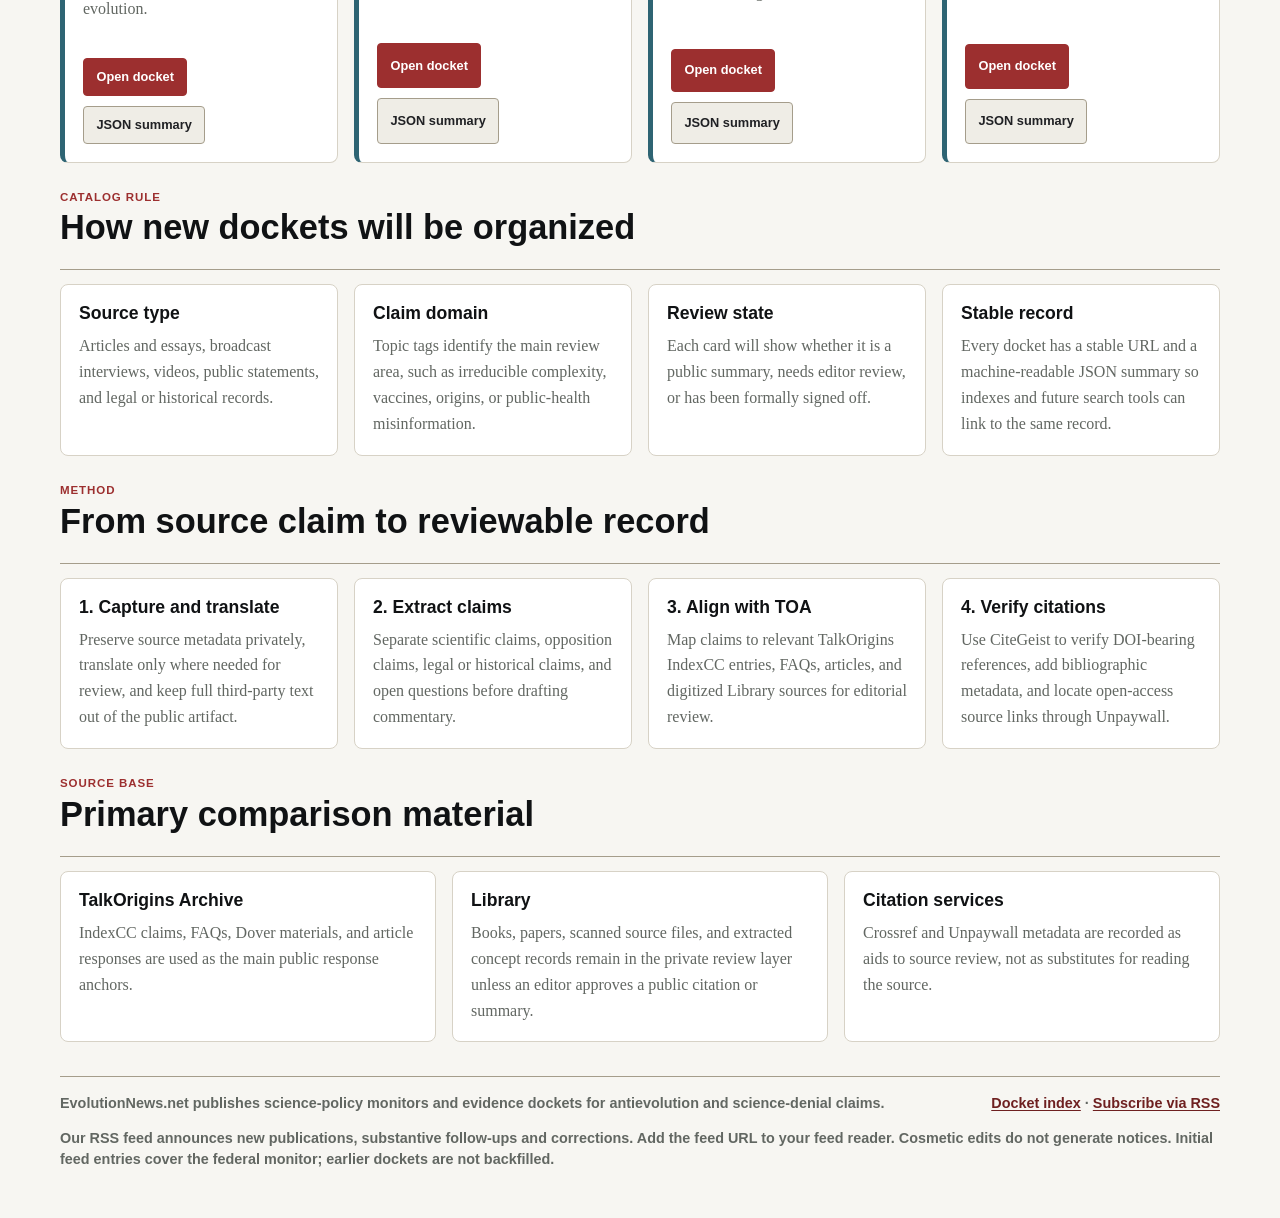
==== commit 8e874ca1: "Publish September 19 monitor follow-up and styled RSS notifications" ====
--- a/index.html
+++ b/index.html
@@ -6,6 +6,7 @@
   <title>EvolutionNews.net - Monitor Publications and Evidence Dockets</title>
   <meta name="description" content="Science-policy monitor publications and evidence dockets: reviewed developments, claim analysis, source trails, and citations.">
   <link rel="stylesheet" href="/assets/theme.css">
+  <link rel="alternate" type="application/rss+xml" title="EvolutionNews.net — publications and updates" href="https://evolutionnews.net/feed.xml">
 </head>
 <body>
   <a class="skip-link" href="#main">Skip to content</a>
@@ -21,6 +22,7 @@
         <a href="#catalog">Evidence dockets</a>
         <a href="#method">Method</a>
         <a href="#sources">Sources</a>
+        <a href="/feed.xml">RSS feed</a>
       </nav>
     </header>
 
@@ -58,6 +60,7 @@
         <article class="case-file">
           <div class="case-meta"><span class="badge">Federal monitor</span><time datetime="2026-09-06">September 6, 2026</time></div>
           <h3>Vaccine review, nuclear priorities and water protection</h3>
+          <p><strong>Updated <time datetime="2026-09-19">September 19, 2026</time>:</strong> Vaccine consultation deadline rechecked; professional guidance and participation details added. <a href="/briefings/federal/2026-09-06/#vaccine-update-2026-09-19">Read the dated update</a>.</p>
           <p>A source-linked briefing examines federal vaccine evidence standards, nuclear deployment alongside renewable incentives, and proposed restrictions on Clean Water Act coverage.</p>
           <div class="button-row"><a class="button-link primary" href="/briefings/federal/2026-09-06/">Read the federal briefing</a></div>
         </article>
@@ -192,7 +195,8 @@
 
     <footer class="site-footer">
       <p><strong>EvolutionNews.net</strong> publishes science-policy monitors and evidence dockets for antievolution and science-denial claims.</p>
-      <p><a href="/dockets/">Docket index</a></p>
+      <p><a href="/dockets/">Docket index</a> · <a href="/feed.xml">Subscribe via RSS</a></p>
+      <p>Our RSS feed announces new publications, substantive follow-ups and corrections. Add the feed URL to your feed reader. Cosmetic edits do not generate notices. Initial feed entries cover the federal monitor; earlier dockets are not backfilled.</p>
     </footer>
   </div>
 </body>
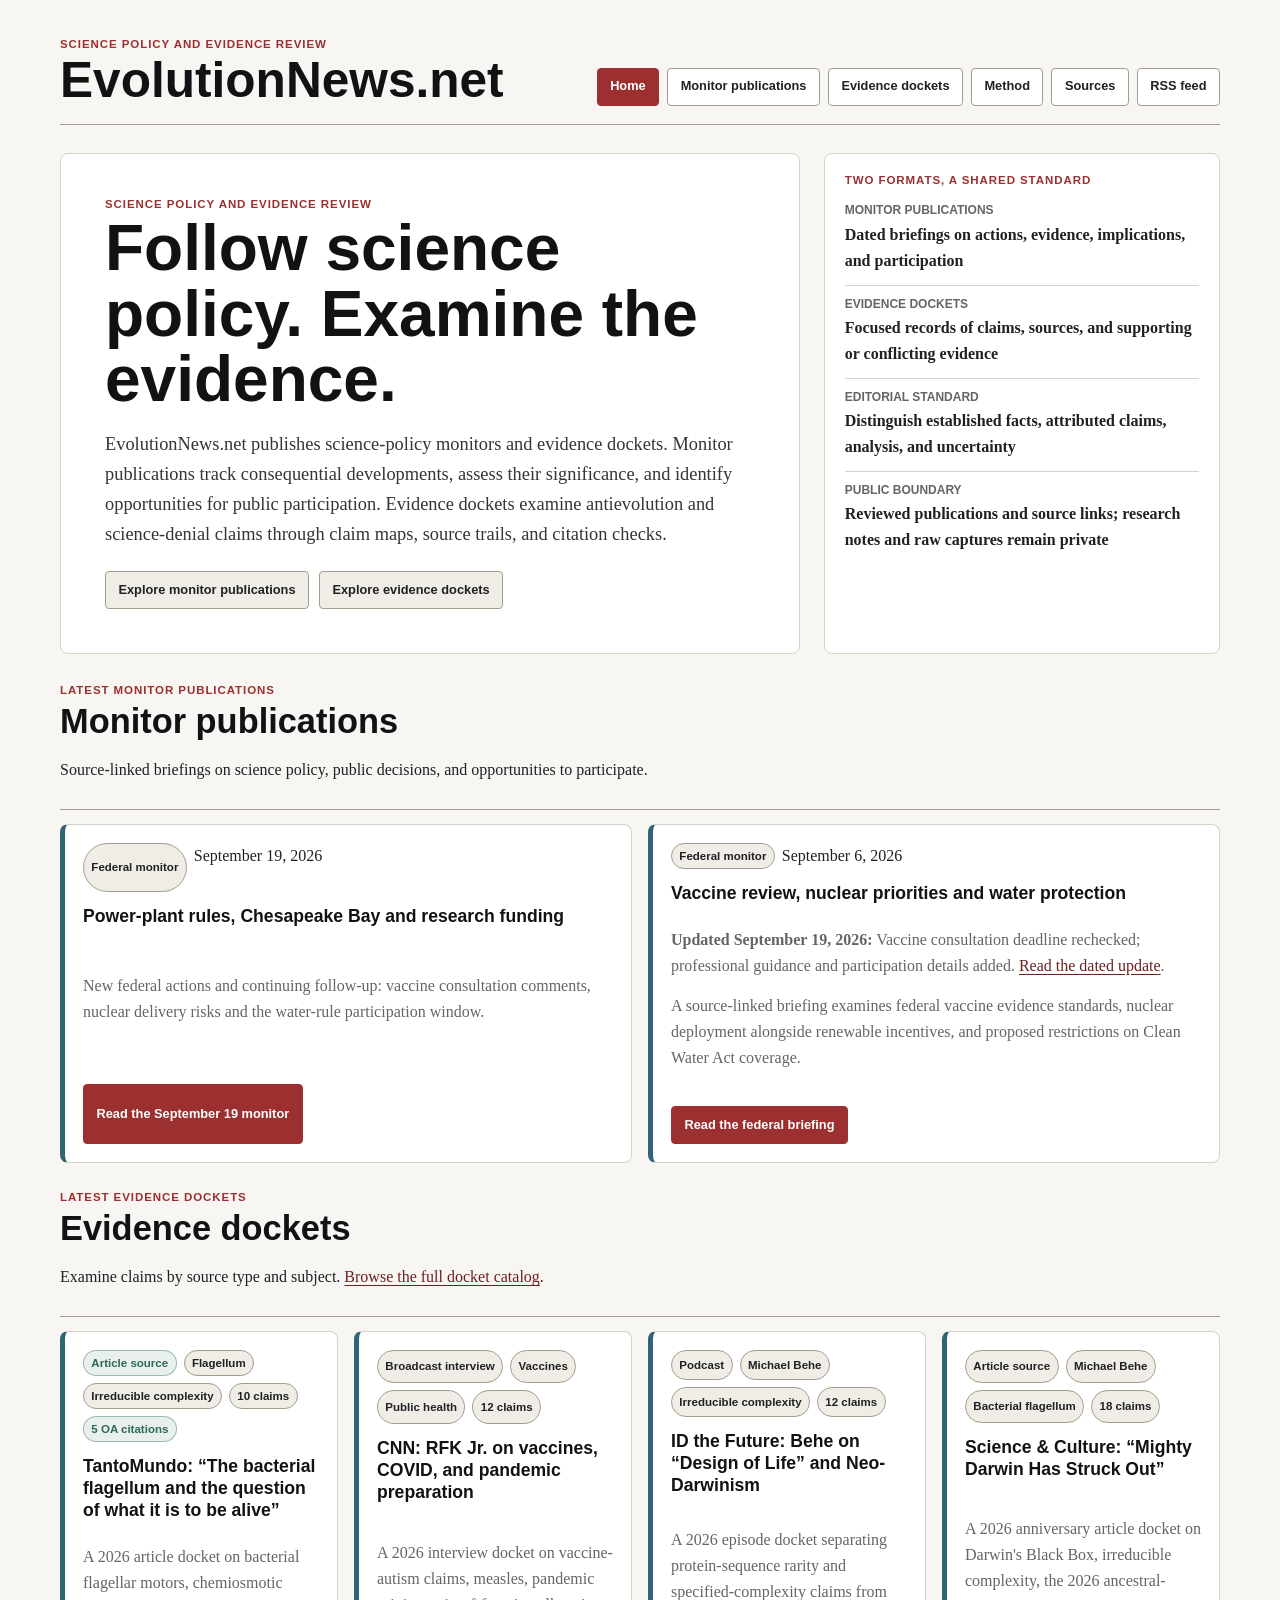
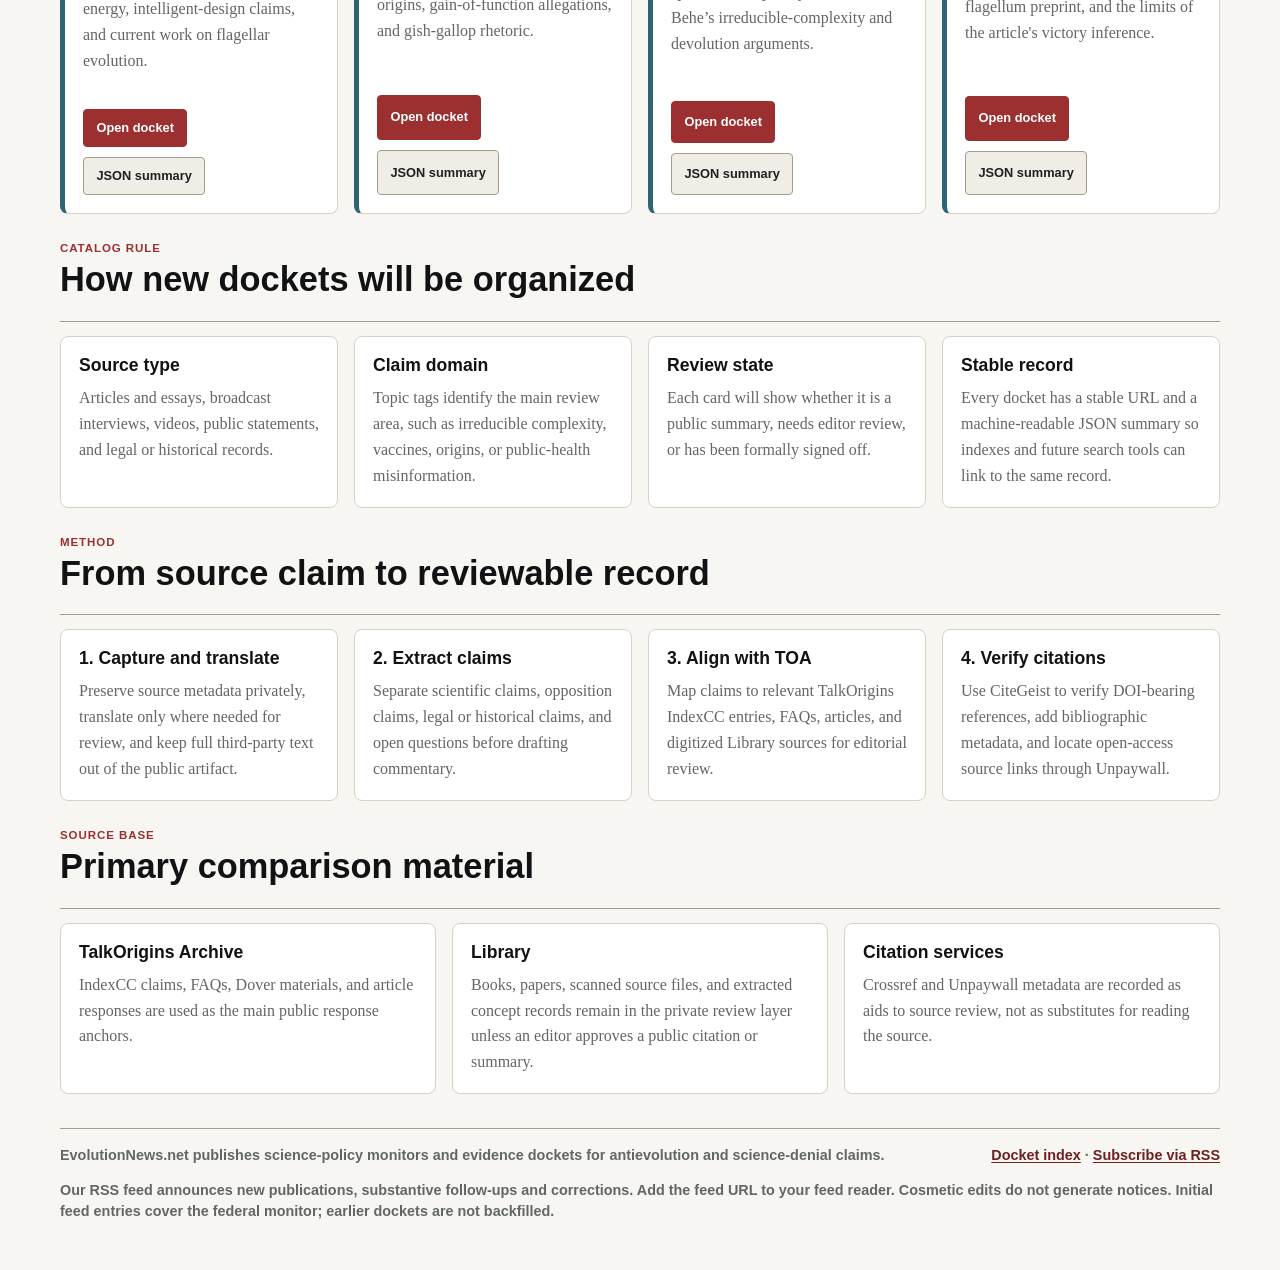
==== commit b7fb1faf: "Publish September 19 federal monitor and continuity updates" ====
--- a/index.html
+++ b/index.html
@@ -58,6 +58,12 @@
         </div>
         <div class="grid">
         <article class="case-file">
+          <div class="case-meta"><span class="badge">Federal monitor</span><time datetime="2026-09-19">September 19, 2026</time></div>
+          <h3>Power-plant rules, Chesapeake Bay and research funding</h3>
+          <p>New federal actions and continuing follow-up: vaccine consultation comments, nuclear delivery risks and the water-rule participation window.</p>
+          <div class="button-row"><a class="button-link primary" href="/briefings/federal/2026-09-19/">Read the September 19 monitor</a></div>
+        </article>
+        <article class="case-file">
           <div class="case-meta"><span class="badge">Federal monitor</span><time datetime="2026-09-06">September 6, 2026</time></div>
           <h3>Vaccine review, nuclear priorities and water protection</h3>
           <p><strong>Updated <time datetime="2026-09-19">September 19, 2026</time>:</strong> Vaccine consultation deadline rechecked; professional guidance and participation details added. <a href="/briefings/federal/2026-09-06/#vaccine-update-2026-09-19">Read the dated update</a>.</p>
